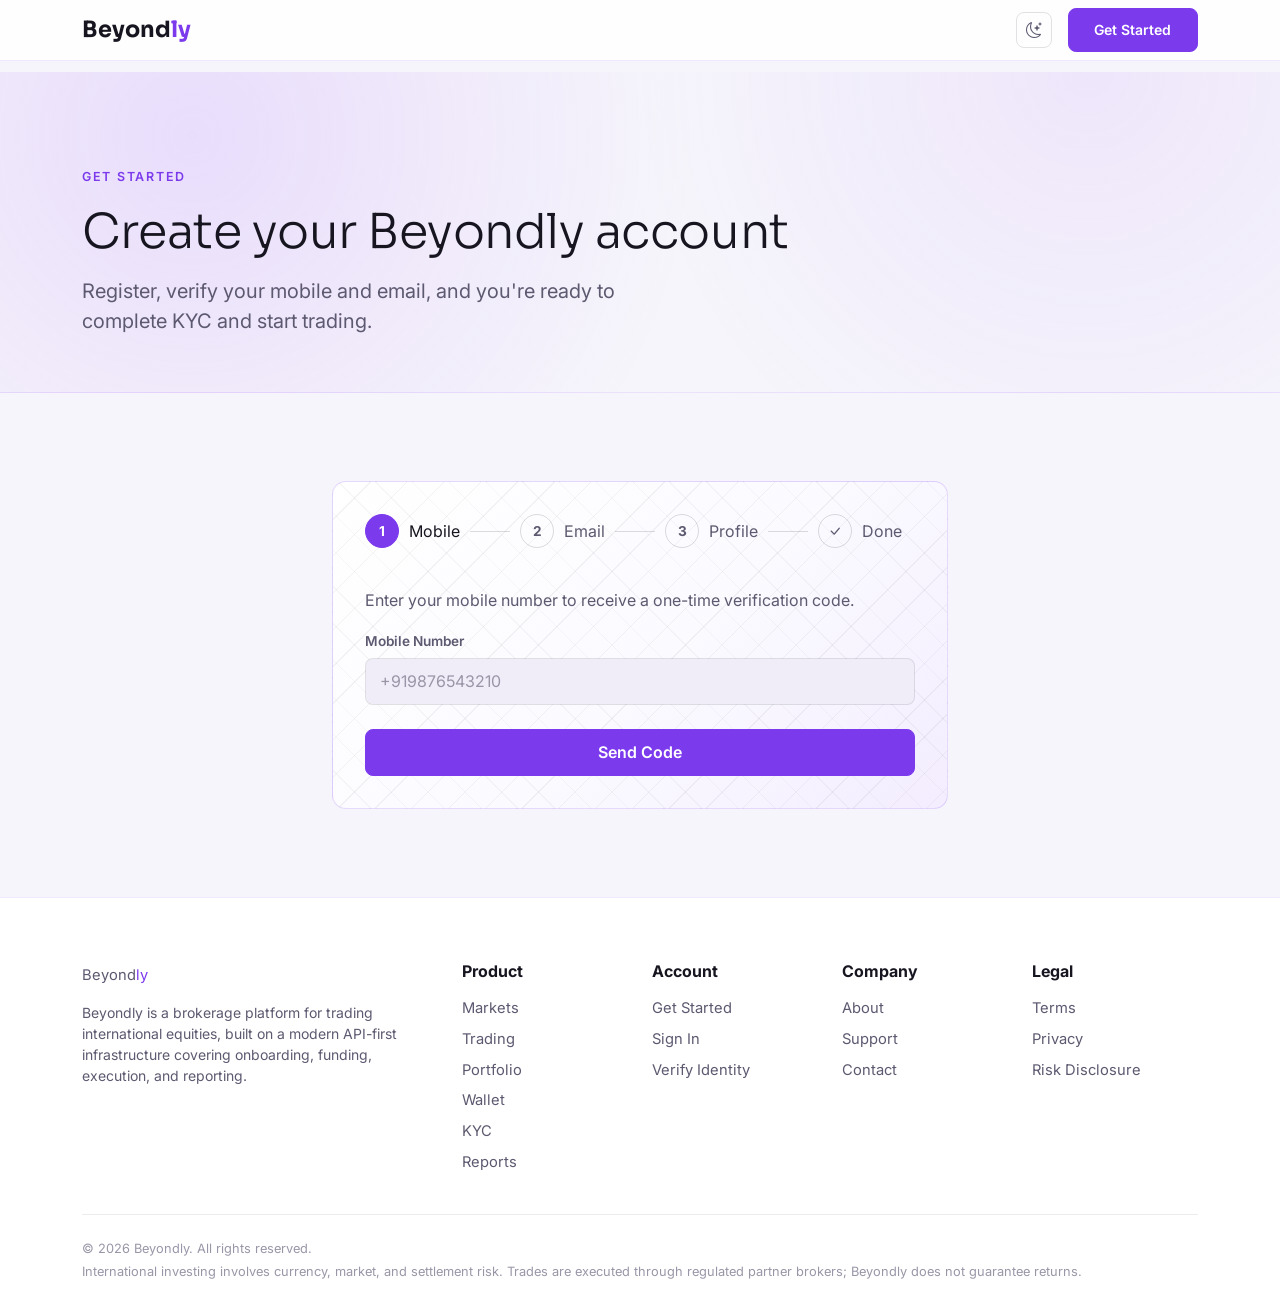
==== website/get-started.html @ d9067629 "added website changes" ====
<!DOCTYPE html>
<html lang="en">
<head>
  <meta charset="UTF-8" />
  <meta name="viewport" content="width=device-width, initial-scale=1.0" />
  <title>Get Started | Beyondly</title>
  <link rel="preconnect" href="https://fonts.googleapis.com" />
  <link href="https://fonts.googleapis.com/css2?family=Inter:wght@400;500;600&family=Sora:wght@600;700&display=swap" rel="stylesheet" />
  <link href="https://cdn.jsdelivr.net/npm/bootstrap@5.3.3/dist/css/bootstrap.min.css" rel="stylesheet" />
  <link href="https://cdn.jsdelivr.net/npm/bootstrap-icons@1.11.3/font/bootstrap-icons.min.css" rel="stylesheet" />
  <link href="css/style.css" rel="stylesheet" />
  <script src="js/common/theme.js?v=20261111"></script>
</head>
<body>

  <!-- Navbar -->
  <nav class="navbar navbar-expand-lg navbar-dark fixed-top site-navbar">
    <div class="container">
      <a class="navbar-brand" href="index.html">Beyond<span>ly</span></a>
      <button class="navbar-toggler" type="button" data-bs-toggle="collapse" data-bs-target="#siteNav">
        <span class="navbar-toggler-icon"></span>
      </button>
      <div class="collapse navbar-collapse" id="siteNav">
        <div class="nav-search-slot d-none" id="navSearchItem">
          <form class="nav-search" id="navSearchForm" role="search">
            <i class="bi bi-search nav-search-icon" aria-hidden="true"></i>
            <input type="search" class="form-control nav-search-input" id="navSearchInput" placeholder="Search stocks &amp; ETFs" aria-label="Search stocks and ETFs" autocomplete="off" />
            <kbd class="nav-search-kbd d-none d-xl-inline" title="Press / to search">/</kbd>
          </form>
        </div>
        <ul class="navbar-nav ms-auto align-items-lg-center">
          <li class="nav-item"><a class="nav-link" href="index.html">Home</a></li>
          <li class="nav-item"><a class="nav-link" href="markets.html">Markets</a></li>
          <li class="nav-item"><a class="nav-link" href="trading.html">Trading</a></li>
          <li class="nav-item"><a class="nav-link" href="portfolio.html">Portfolio</a></li>
          <li class="nav-item"><a class="nav-link" href="wallet.html">Wallet</a></li>
          <li class="nav-item"><a class="nav-link" href="kyc.html">KYC</a></li>
          <li class="nav-item"><a class="nav-link" href="reports.html">Reports</a></li>
          <li class="nav-item ms-lg-2 mt-2 mt-lg-0">
            <button type="button" class="theme-toggle" data-theme-toggle aria-label="Switch theme"><i class="bi bi-sun"></i></button>
          </li>
          <li class="nav-item ms-lg-3 mt-2 mt-lg-0 d-flex align-items-center gap-3"><a class="btn btn-primary-custom btn-sm" href="get-started.html" id="navAuthButton">Get Started</a><a href="#" class="text-muted-custom small d-none" id="navSignOutLink">Sign Out</a></li>
        </ul>
      </div>
    </div>
  </nav>

  <!-- Hero -->
  <header class="hero hero-sm">
    <div class="container">
      <p class="eyebrow mb-3">Get Started</p>
      <h1 class="display-5 mb-3">Create your Beyondly account</h1>
      <p class="fs-5 text-muted-custom mb-0" style="max-width: 620px;">
        Register, verify your mobile and email, and you're ready to complete KYC and start trading.
      </p>
    </div>
  </header>

  <section class="section">
    <div class="container" style="max-width: 640px;">
      <div class="metal-card">
        <div class="stepper" id="signupStepper">
          <div class="stepper-step is-active" data-step="1">
            <div class="stepper-circle">1</div>
            <span class="d-none d-sm-inline">Mobile</span>
          </div>
          <div class="stepper-line"></div>
          <div class="stepper-step" data-step="2">
            <div class="stepper-circle">2</div>
            <span class="d-none d-sm-inline">Email</span>
          </div>
          <div class="stepper-line"></div>
          <div class="stepper-step" data-step="3">
            <div class="stepper-circle">3</div>
            <span class="d-none d-sm-inline">Profile</span>
          </div>
          <div class="stepper-line"></div>
          <div class="stepper-step" data-step="4">
            <div class="stepper-circle"><i class="bi bi-check-lg"></i></div>
            <span class="d-none d-sm-inline">Done</span>
          </div>
        </div>

        <div class="alert alert-danger d-none" id="signupErrorAlert" role="alert"></div>

        <!-- Step 1a: Enter mobile number -->
        <div id="phoneEntryPanel">
          <p class="text-muted-custom mb-3">Enter your mobile number to receive a one-time verification code.</p>
          <div class="mb-3">
            <label class="form-label-custom" for="signupPhone">Mobile Number</label>
            <input type="tel" id="signupPhone" class="form-control form-control-custom" placeholder="+919876543210" />
            <div class="field-error" id="signupPhoneError">Enter a valid Indian mobile number, e.g. +919876543210.</div>
          </div>
          <button type="button" class="btn btn-primary-custom w-100 mt-2" id="sendPhoneOtpBtn">Send Code</button>
        </div>

        <!-- Step 1b: Verify mobile OTP -->
        <div id="phoneOtpPanel" class="d-none">
          <p class="text-muted-custom mb-3">Enter the code sent to <span id="maskedPhoneDisplay" class="text-white fw-semibold"></span></p>
          <div class="mb-3">
            <input type="text" id="phoneOtpInput" maxlength="8" class="form-control form-control-custom" placeholder="Enter code" />
            <div class="field-error" id="phoneOtpError">Enter the code you received.</div>
          </div>
          <button type="button" class="btn btn-primary-custom w-100 mb-2" id="verifyPhoneOtpBtn">Verify Mobile</button>
          <button type="button" class="btn btn-outline-custom w-100" id="resendPhoneOtpBtn">Resend Code</button>
        </div>

        <!-- Step 2a: Enter email -->
        <div id="emailEntryPanel" class="d-none">
          <p class="text-muted-custom mb-3">Your mobile is verified. Now add your email address.</p>
          <div class="mb-3">
            <label class="form-label-custom" for="signupEmail">Email</label>
            <input type="email" id="signupEmail" class="form-control form-control-custom" placeholder="jane@example.com" />
            <div class="field-error" id="signupEmailError">Enter a valid email address.</div>
          </div>
          <button type="button" class="btn btn-primary-custom w-100 mt-2" id="sendEmailOtpBtn">Send Code</button>
        </div>

        <!-- Step 2b: Verify email OTP -->
        <div id="emailOtpPanel" class="d-none">
          <p class="text-muted-custom mb-3">Enter the code sent to <span id="maskedEmailDisplay" class="text-white fw-semibold"></span></p>
          <div class="mb-3">
            <input type="text" id="emailOtpInput" maxlength="8" class="form-control form-control-custom" placeholder="Enter code" />
            <div class="field-error" id="emailOtpError">Enter the code you received.</div>
          </div>
          <button type="button" class="btn btn-primary-custom w-100 mb-2" id="verifyEmailOtpBtn">Verify Email</button>
          <button type="button" class="btn btn-outline-custom w-100" id="resendEmailOtpBtn">Resend Code</button>
        </div>

        <!-- Step 3: Profile + broker registration -->
        <div id="profilePanel" class="d-none">
          <p class="text-muted-custom mb-3">Your email is verified. Add your PAN to finish registration.</p>
          <form id="profileForm" novalidate>
            <div class="mb-3">
              <label class="form-label-custom" for="profilePan">PAN Number</label>
              <input type="text" id="profilePan" maxlength="10" class="form-control form-control-custom" placeholder="ABCDE1234F" />
              <div class="field-error" id="profilePanError">Enter a valid PAN, e.g. ABCDE1234F.</div>
              <p class="text-muted-custom small mt-1 mb-0">We verify this against your legal name before your account is created.</p>
            </div>
            <button type="submit" class="btn btn-primary-custom w-100 mt-2">Create Account</button>
          </form>
        </div>

        <!-- Step 4: Done -->
        <div id="signupDonePanel" class="d-none text-center py-3">
          <i class="bi bi-check-circle text-primary-custom" style="font-size: 2.2rem;"></i>
          <h5 class="text-white mt-3 mb-2">Your account is ready</h5>
          <p class="text-muted-custom mb-4">Next, complete KYC verification so you can fund your account and start trading.</p>
          <a href="kyc.html" class="btn btn-primary-custom w-100">Continue to KYC Verification</a>
        </div>

        <!-- Shown if OTP verification returns a PIN token (returning, KYC-verified user) -->
        <div id="pinNotSupportedPanel" class="d-none text-center py-3">
          <i class="bi bi-shield-lock text-primary-custom" style="font-size: 2.2rem;"></i>
          <h5 class="text-white mt-3 mb-2">Welcome back</h5>
          <p class="text-muted-custom mb-0">This account already has a PIN set up. PIN sign-in isn't available on this site yet.</p>
        </div>
      </div>
    </div>
  </section>

  <!-- Footer -->
  <footer class="site-footer">
    <div class="container">
      <div class="row gy-4">
        <div class="col-lg-4">
          <a class="navbar-brand d-inline-block mb-3" href="index.html">Beyond<span class="text-primary-custom">ly</span></a>
          <p class="text-muted-custom small mb-0">Beyondly is a brokerage platform for trading international equities, built on a modern API-first infrastructure covering onboarding, funding, execution, and reporting.</p>
        </div>
        <div class="col-6 col-lg-2">
          <h6>Product</h6>
          <a href="markets.html">Markets</a>
          <a href="trading.html">Trading</a>
          <a href="portfolio.html">Portfolio</a>
          <a href="wallet.html">Wallet</a>
          <a href="kyc.html">KYC</a>
          <a href="reports.html">Reports</a>
        </div>
        <div class="col-6 col-lg-2">
          <h6>Account</h6>
          <a href="get-started.html">Get Started</a>
          <a href="get-started.html">Sign In</a>
          <a href="kyc.html">Verify Identity</a>
        </div>
        <div class="col-6 col-lg-2">
          <h6>Company</h6>
          <a href="#">About</a>
          <a href="#">Support</a>
          <a href="#">Contact</a>
        </div>
        <div class="col-6 col-lg-2">
          <h6>Legal</h6>
          <a href="#">Terms</a>
          <a href="#">Privacy</a>
          <a href="#">Risk Disclosure</a>
        </div>
      </div>
      <div class="footer-disclaimer">
        <p class="mb-1">&copy; 2026 Beyondly. All rights reserved.</p>
        <p class="mb-0">International investing involves currency, market, and settlement risk. Trades are executed through regulated partner brokers; Beyondly does not guarantee returns.</p>
      </div>
    </div>
  </footer>

  <script src="https://code.jquery.com/jquery-3.7.1.min.js"></script>
  <script src="https://cdn.jsdelivr.net/npm/bootstrap@5.3.3/dist/js/bootstrap.bundle.min.js"></script>
  <script src="js/common/api-client.js"></script>
  <script src="js/common/auth-guard.js"></script>
  <script src="js/common/symbol-autocomplete.js"></script>
  <script src="js/common/navbar.js"></script>
  <script src="js/pages/get-started.js"></script>
</body>
</html>
---- website/css/style.css ----
/* ==========================================================================
   Beyondly - Design tokens
   ========================================================================== */
:root {
  --color-primary: #a663ff;
  --color-primary-dim: #7a3fd1;
  --color-bg: #000000;
  --color-surface: #0a0a0a;
  --color-surface-alt: #111114;
  --color-border: rgba(166, 99, 255, 0.25);
  --color-border-strong: rgba(166, 99, 255, 0.6);
  --color-text: #ffffff;
  --color-text-muted: #a6a6b0;
  --color-buy: #2fd47a;
  --color-sell: #ff5c72;
  --font-display: "Sora", "Segoe UI", sans-serif;
  --font-body: "Inter", "Segoe UI", sans-serif;
  --color-primary-hover: #b985ff;
  --color-link-hover: #c290ff;
  --color-placeholder: #6b6b76;
  --color-warning-text: #e9e3d6;
  --ink-rgb: 255, 255, 255;
  --navbar-bg: rgba(0, 0, 0, 0.85);
  --shadow-strong: rgba(0, 0, 0, 0.6);
  --chart-grid: rgba(255, 255, 255, 0.06);
  --chart-gold: #f5b942;
  --card-gradient: linear-gradient(135deg, #161616 0%, #070707 55%, #150c22 100%);
  --panel-gradient: linear-gradient(135deg, #121214 0%, #0a0a0a 60%, #120b1c 100%);
  --skeleton-gradient: linear-gradient(90deg, #121214 25%, #1b1b20 50%, #121214 75%);
  --bank-card-gradient: linear-gradient(135deg, #1b1b20 0%, #101013 55%, #22222a 100%);
  --strip-gradient: linear-gradient(135deg, #16101f 0%, #0b0b0d 100%);
  --color-pending: #ffc107;
  color-scheme: dark;
}

/* ==========================================================================
   Base
   ========================================================================== */
body {
  background-color: var(--color-bg);
  color: var(--color-text);
  font-family: var(--font-body);
  padding-top: 72px;
}

h1, h2, h3, h4, h5, .display-heading {
  font-family: var(--font-display);
  font-weight: 700;
  letter-spacing: -0.01em;
}

a {
  color: var(--color-primary);
  text-decoration: none;
}

a:hover {
  color: var(--color-link-hover);
}

.text-muted-custom {
  color: var(--color-text-muted) !important;
}

.text-primary-custom {
  color: var(--color-primary) !important;
}

.section {
  padding: 88px 0;
}

.section-tight {
  padding: 56px 0;
}

.section-alt {
  background-color: var(--color-surface);
}

.eyebrow {
  color: var(--color-primary);
  text-transform: uppercase;
  letter-spacing: 0.14em;
  font-size: 0.78rem;
  font-weight: 600;
}

/* ==========================================================================
   Buttons
   ========================================================================== */
.btn-primary-custom {
  background-color: var(--color-primary);
  border-color: var(--color-primary);
  color: #ffffff;
  font-weight: 600;
  padding: 0.65rem 1.6rem;
  border-radius: 8px;
  transition: background-color 0.2s ease, box-shadow 0.2s ease;
}

.btn-primary-custom:hover {
  background-color: var(--color-primary-hover);
  border-color: var(--color-primary-hover);
  color: #ffffff;
  box-shadow: 0 8px 24px rgba(166, 99, 255, 0.35);
}

.btn-outline-custom {
  background-color: transparent;
  border: 1px solid var(--color-border-strong);
  color: var(--color-text);
  font-weight: 600;
  padding: 0.65rem 1.6rem;
  border-radius: 8px;
  transition: border-color 0.2s ease, background-color 0.2s ease;
}

.btn-outline-custom:hover {
  border-color: var(--color-primary);
  background-color: rgba(166, 99, 255, 0.08);
  color: var(--color-text);
}

/* ==========================================================================
   Navbar
   ========================================================================== */
.site-navbar {
  background-color: var(--navbar-bg);
  backdrop-filter: blur(10px);
  border-bottom: 1px solid rgba(166, 99, 255, 0.15);
  transition: box-shadow 0.2s ease, border-color 0.2s ease;
}

.site-navbar.is-scrolled {
  border-color: rgba(166, 99, 255, 0.35);
  box-shadow: 0 8px 24px rgba(0, 0, 0, 0.5);
}

.site-navbar .navbar-brand {
  font-family: var(--font-display);
  font-weight: 700;
  font-size: 1.4rem;
  color: var(--color-text);
}

.site-navbar .navbar-brand span {
  color: var(--color-primary);
}

.site-navbar .nav-link {
  color: var(--color-text-muted);
  font-weight: 500;
  padding: 0.5rem 0.9rem !important;
}

.site-navbar .nav-link:hover,
.site-navbar .nav-link.active {
  color: var(--color-text);
}

/* ==========================================================================
   Metallic diagonal grid card
   ========================================================================== */
.metal-card {
  position: relative;
  border-radius: 14px;
  padding: 32px;
  height: 100%;
  background-color: var(--color-surface);
  background-image:
    repeating-linear-gradient(135deg, rgba(var(--ink-rgb), 0.05) 0px, rgba(var(--ink-rgb), 0.05) 1px, transparent 1px, transparent 26px),
    repeating-linear-gradient(45deg, rgba(var(--ink-rgb), 0.035) 0px, rgba(var(--ink-rgb), 0.035) 1px, transparent 1px, transparent 26px),
    var(--card-gradient);
  border: 1px solid var(--color-border);
  overflow: hidden;
  transition: transform 0.25s ease, border-color 0.25s ease, box-shadow 0.25s ease;
}

.metal-card::after {
  content: "";
  position: absolute;
  top: -60%;
  left: -60%;
  width: 40%;
  height: 220%;
  background: linear-gradient(135deg, transparent, rgba(166, 99, 255, 0.2), transparent);
  transform: rotate(20deg);
  transition: left 0.65s ease;
  pointer-events: none;
}

.metal-card:hover {
  transform: translateY(-4px);
  border-color: var(--color-border-strong);
  box-shadow: 0 16px 34px rgba(166, 99, 255, 0.16);
}

.metal-card:hover::after {
  left: 120%;
}

.metal-card--flat {
  padding: 24px;
}

.metal-icon {
  width: 52px;
  height: 52px;
  border-radius: 12px;
  display: flex;
  align-items: center;
  justify-content: center;
  background: rgba(166, 99, 255, 0.12);
  border: 1px solid var(--color-border);
  color: var(--color-primary);
  font-size: 1.4rem;
  margin-bottom: 18px;
}

/* ==========================================================================
   Hero
   ========================================================================== */
.hero {
  padding: 120px 0 80px;
  background:
    radial-gradient(circle at 15% 20%, rgba(166, 99, 255, 0.16), transparent 45%),
    radial-gradient(circle at 85% 0%, rgba(166, 99, 255, 0.1), transparent 40%),
    var(--color-bg);
  border-bottom: 1px solid rgba(166, 99, 255, 0.12);
}

.hero-sm {
  padding: 96px 0 56px;
}

/* ==========================================================================
   Stat counters
   ========================================================================== */
.stat-value {
  font-family: var(--font-display);
  font-size: 2.4rem;
  font-weight: 700;
  color: var(--color-primary);
}

.stat-label {
  color: var(--color-text-muted);
  font-size: 0.9rem;
}

/* ==========================================================================
   Forms
   ========================================================================== */
.form-control-custom,
.form-select-custom {
  background-color: var(--color-surface-alt);
  border: 1px solid rgba(var(--ink-rgb), 0.12);
  color: var(--color-text);
  border-radius: 8px;
  padding: 0.65rem 0.9rem;
}

.form-select-custom {
  padding-right: 2.25rem;
}

.form-control-custom:focus,
.form-select-custom:focus {
  background-color: var(--color-surface-alt);
  color: var(--color-text);
  border-color: var(--color-primary);
  box-shadow: 0 0 0 0.2rem rgba(166, 99, 255, 0.2);
}

.form-control-custom::placeholder {
  color: var(--color-placeholder);
}

.form-label-custom {
  color: var(--color-text-muted);
  font-size: 0.85rem;
  font-weight: 600;
  margin-bottom: 0.4rem;
}

.field-error {
  color: var(--color-sell);
  font-size: 0.8rem;
  margin-top: 0.3rem;
  display: none;
}

.form-check-input {
  background-color: var(--color-surface-alt);
  border-color: rgba(var(--ink-rgb), 0.35);
}

.form-check-input:checked {
  background-color: var(--color-primary);
  border-color: var(--color-primary);
}

.form-check-input:focus {
  border-color: var(--color-primary);
  box-shadow: 0 0 0 0.2rem rgba(166, 99, 255, 0.2);
}

.form-check-label {
  color: var(--color-text);
}

/* ==========================================================================
   Pills / badges
   ========================================================================== */
.pill {
  display: inline-flex;
  align-items: center;
  gap: 6px;
  padding: 4px 12px;
  border-radius: 999px;
  font-size: 0.78rem;
  font-weight: 600;
}

.pill-pending {
  background: rgba(255, 193, 7, 0.12);
  color: var(--color-pending);
}

.pill-approved {
  background: rgba(47, 212, 122, 0.12);
  color: var(--color-buy);
}

.pill-review {
  background: rgba(166, 99, 255, 0.15);
  color: var(--color-primary);
}

.pill-buy {
  background: rgba(47, 212, 122, 0.12);
  color: var(--color-buy);
}

.pill-sell {
  background: rgba(255, 92, 114, 0.12);
  color: var(--color-sell);
}

/* ==========================================================================
   Tables
   ========================================================================== */
.table-custom {
  --bs-table-bg: transparent;
  --bs-table-color: var(--color-text);
  background-color: transparent;
  color: var(--color-text);
  border-color: rgba(var(--ink-rgb), 0.08);
}

.table-custom thead th {
  color: var(--color-text-muted);
  font-size: 0.78rem;
  text-transform: uppercase;
  letter-spacing: 0.06em;
  border-bottom: 1px solid rgba(166, 99, 255, 0.25);
  font-weight: 600;
}

.table-custom td,
.table-custom th {
  border-color: rgba(var(--ink-rgb), 0.06);
  vertical-align: middle;
  padding: 0.9rem 0.75rem;
}

/* ==========================================================================
   Tabs (segmented control)
   ========================================================================== */
.segmented-tabs {
  display: inline-flex;
  background: var(--color-surface-alt);
  border: 1px solid rgba(var(--ink-rgb), 0.1);
  border-radius: 10px;
  padding: 4px;
}

.segmented-tabs .seg-btn {
  border: none;
  background: transparent;
  color: var(--color-text-muted);
  font-weight: 600;
  padding: 0.5rem 1.3rem;
  border-radius: 7px;
  transition: background-color 0.2s ease, color 0.2s ease;
}

.segmented-tabs .seg-btn.active {
  background: var(--color-primary);
  color: #ffffff;
}

/* ==========================================================================
   Stepper (KYC / Get Started)
   ========================================================================== */
.stepper {
  display: flex;
  align-items: center;
  gap: 10px;
  margin-bottom: 40px;
  flex-wrap: wrap;
}

.stepper-step {
  display: flex;
  align-items: center;
  gap: 10px;
  color: var(--color-text-muted);
}

.stepper-circle {
  width: 34px;
  height: 34px;
  border-radius: 50%;
  border: 1px solid rgba(var(--ink-rgb), 0.15);
  display: flex;
  align-items: center;
  justify-content: center;
  font-weight: 700;
  font-size: 0.85rem;
  flex-shrink: 0;
}

.stepper-step.is-active .stepper-circle {
  border-color: var(--color-primary);
  background: var(--color-primary);
  color: #fff;
}

.stepper-step.is-done .stepper-circle {
  border-color: var(--color-buy);
  background: rgba(47, 212, 122, 0.15);
  color: var(--color-buy);
}

.stepper-step.is-active,
.stepper-step.is-done {
  color: var(--color-text);
}

.stepper-line {
  width: 40px;
  height: 1px;
  background: rgba(var(--ink-rgb), 0.15);
}

/* ==========================================================================
   KYC progress bar + collapsible sections (kyc-form-1)
   ========================================================================== */
.kyc-progress {
  display: flex;
  gap: 6px;
  margin-bottom: 32px;
}

.kyc-progress-step {
  flex: 1;
  text-align: center;
  font-size: 0.75rem;
  font-weight: 600;
  color: var(--color-text-muted);
}

.kyc-progress-bar {
  height: 8px;
  border-radius: 4px;
  background: rgba(var(--ink-rgb), 0.12);
  margin-bottom: 8px;
}

.kyc-progress-step.is-active,
.kyc-progress-step.is-done {
  color: var(--color-text);
}

.kyc-progress-step.is-active .kyc-progress-bar {
  background: var(--color-primary);
}

.kyc-progress-step.is-done .kyc-progress-bar {
  background: var(--color-buy);
}

.kyc-section {
  border: 1px solid rgba(var(--ink-rgb), 0.12);
  border-radius: 10px;
  margin-bottom: 16px;
  background: rgba(var(--ink-rgb), 0.02);
}

.kyc-section-toggle {
  width: 100%;
  display: flex;
  justify-content: space-between;
  align-items: center;
  gap: 12px;
  padding: 16px 20px;
  background: none;
  border: 0;
  color: var(--color-text);
  font-weight: 600;
  text-align: left;
}

.kyc-section-toggle .bi {
  font-size: 1.2rem;
  flex-shrink: 0;
}

.kyc-section-toggle .bi-plus-square,
.kyc-section-toggle.collapsed .bi-dash-square {
  display: none;
}

.kyc-section-toggle.collapsed .bi-plus-square {
  display: inline;
}

.kyc-section-body {
  padding: 0 20px 8px;
}

/* Yes/No style radio groups render as pill buttons */
.kyc-section-body .form-check:has(> input[type="radio"]) {
  position: relative;
  display: inline-block;
  padding-left: 0;
  margin: 0 8px 8px 0;
}

.kyc-section-body .form-check > input[type="radio"] {
  position: absolute;
  opacity: 0;
  pointer-events: none;
}

.kyc-section-body .form-check > input[type="radio"] + .form-check-label {
  display: inline-block;
  min-width: 64px;
  padding: 6px 18px;
  text-align: center;
  border: 1px solid var(--color-border-strong);
  border-radius: 999px;
  cursor: pointer;
}

.kyc-section-body .form-check > input[type="radio"]:checked + .form-check-label {
  background: var(--color-primary);
  border-color: var(--color-primary);
}

.kyc-section-body .form-check > input[type="radio"]:focus-visible + .form-check-label {
  box-shadow: 0 0 0 0.2rem rgba(166, 99, 255, 0.35);
}

.kyc-section-body .form-label-custom {
  display: block;
  color: var(--color-text);
}

.kyc-signature {
  position: relative;
  border: 1px solid var(--color-border-strong);
  border-radius: 10px;
  background: rgba(166, 99, 255, 0.06);
  padding: 22px 16px 16px;
  margin-top: 12px;
}

.kyc-signature-legend {
  position: absolute;
  top: -10px;
  left: 14px;
  padding: 0 6px;
  font-size: 0.8rem;
  font-weight: 600;
  background: var(--color-surface);
  color: var(--color-text-muted);
}

.kyc-signature-preview {
  display: flex;
  align-items: center;
  justify-content: center;
  height: 100%;
  min-height: 46px;
  border-radius: 8px;
  background: var(--color-surface-alt);
  font-family: "Dancing Script", cursive;
  font-size: 1.5rem;
  overflow: hidden;
  white-space: nowrap;
}

.kyc-nomination-statement {
  color: var(--color-text);
  margin-bottom: 12px;
}

.kyc-nominee-saved {
  display: flex;
  align-items: center;
  gap: 12px;
  margin-top: 10px;
  padding: 10px 14px;
  border: 1px solid rgba(var(--ink-rgb), 0.12);
  border-radius: 8px;
  background: var(--color-surface-alt);
}

.kyc-nominee-saved span {
  flex: 1;
  min-width: 0;
  overflow-wrap: anywhere;
}

.kyc-nominee-remove {
  background: none;
  border: 0;
  padding: 4px;
  color: var(--color-text-muted);
}

.kyc-nominee-remove:hover {
  color: var(--color-sell);
}

.kyc-nominee-save {
  background: rgba(166, 99, 255, 0.12);
  border: 1px solid var(--color-border);
  border-radius: 999px;
  color: var(--color-text);
  font-weight: 600;
  padding: 8px;
}

.kyc-nominee-save:hover {
  background: rgba(166, 99, 255, 0.22);
  color: var(--color-text);
}

.kyc-nominee-total {
  margin: 10px 0 0;
  font-size: 0.85rem;
  color: var(--color-text-muted);
}

.kyc-agreement-box {
  margin-bottom: 12px;
  padding: 12px 14px 12px 2.4rem;
  border: 1px solid var(--color-border-strong);
  border-radius: 10px;
}

.kyc-agreement-box a,
.kyc-agreement-affirmation a {
  color: var(--color-primary);
}

.kyc-agreement-affirmation {
  color: var(--color-text-muted);
  font-size: 0.9rem;
}

/* ==========================================================================
   Footer
   ========================================================================== */
.site-footer {
  background-color: var(--color-surface);
  border-top: 1px solid rgba(166, 99, 255, 0.15);
  padding: 64px 0 28px;
}

.site-footer h6 {
  color: var(--color-text);
  font-weight: 700;
  margin-bottom: 1rem;
}

.site-footer a {
  color: var(--color-text-muted);
  display: block;
  margin-bottom: 0.55rem;
  font-size: 0.92rem;
}

.site-footer a:hover {
  color: var(--color-primary);
}

.footer-disclaimer {
  color: var(--color-placeholder);
  font-size: 0.8rem;
  border-top: 1px solid rgba(var(--ink-rgb), 0.08);
  padding-top: 24px;
  margin-top: 32px;
}

/* ==========================================================================
   Misc utilities
   ========================================================================== */
.divider-line {
  height: 1px;
  background: rgba(var(--ink-rgb), 0.08);
}

.symbol-row {
  cursor: pointer;
  border: 1px solid transparent;
}

.symbol-row.is-selected {
  border-color: var(--color-border-strong);
  background: rgba(166, 99, 255, 0.06);
}

.change-up {
  color: var(--color-buy);
}

.change-down {
  color: var(--color-sell);
}

/* ==========================================================================
   Markets page
   ========================================================================== */
.mkt-ticker {
  display: flex;
  align-items: stretch;
  background: var(--color-surface-alt);
  border-bottom: 1px solid var(--color-border);
  font-size: 0.85rem;
  overflow: hidden;
}

.mkt-ticker-label {
  flex-shrink: 0;
  padding: 10px 16px;
  max-width: 40%;
  background: var(--color-primary-dim);
  font-weight: 600;
  white-space: nowrap;
}

.mkt-ticker-viewport {
  flex: 1;
  min-width: 0;
  overflow: hidden;
  mask-image: linear-gradient(90deg, transparent, #000 4%, #000 96%, transparent);
}

.mkt-ticker-track {
  display: inline-flex;
  gap: 32px;
  padding: 10px 16px;
  white-space: nowrap;
  animation: mkt-ticker-scroll 40s linear infinite;
}

.mkt-ticker-track:hover {
  animation-play-state: paused;
}

.mkt-ticker-item {
  cursor: pointer;
}

@keyframes mkt-ticker-scroll {
  from { transform: translateX(0); }
  to { transform: translateX(-50%); }
}

@media (prefers-reduced-motion: reduce) {
  .mkt-ticker-track { animation: none; }
}

.mkt-page {
  padding: 32px 0 72px;
}

.mkt-search {
  position: relative;
}

.mkt-search-icon {
  position: absolute;
  left: 18px;
  top: 50%;
  transform: translateY(-50%);
  color: var(--color-text-muted);
  z-index: 2;
}

.mkt-search .form-control {
  padding-left: 48px;
}

.mkt-search-results {
  position: absolute;
  top: calc(100% + 6px);
  left: 0;
  right: 0;
  max-height: 360px;
  overflow-y: auto;
  background: var(--color-surface-alt);
  border: 1px solid var(--color-border-strong);
  border-radius: 12px;
  z-index: 20;
  box-shadow: 0 18px 40px var(--shadow-strong);
}

.mkt-panel {
  background: var(--panel-gradient);
  border: 1px solid var(--color-border);
  border-radius: 14px;
  padding: 22px;
}

.mkt-panel-head {
  display: flex;
  align-items: center;
  justify-content: space-between;
  gap: 12px;
  margin-bottom: 18px;
}

.mkt-panel-title {
  margin: 0;
  font-size: 1.15rem;
  display: flex;
  align-items: center;
  gap: 10px;
}

.mkt-panel-title .bi {
  color: var(--color-primary);
}

.mkt-link-btn {
  border: none;
  background: none;
  color: var(--color-primary);
  font-size: 0.85rem;
  font-weight: 600;
}

.mkt-chip-group {
  display: flex;
  gap: 6px;
}

.mkt-chip {
  border: 1px solid rgba(var(--ink-rgb), 0.15);
  background: transparent;
  color: var(--color-text-muted);
  border-radius: 999px;
  padding: 4px 14px;
  font-size: 0.78rem;
  font-weight: 600;
}

.mkt-chip.active {
  background: var(--color-primary);
  border-color: var(--color-primary);
  color: #ffffff;
}

.mkt-avatar {
  width: 40px;
  height: 40px;
  border-radius: 10px;
  display: inline-flex;
  align-items: center;
  justify-content: center;
  flex-shrink: 0;
  font-size: 0.72rem;
  font-weight: 700;
  color: #ffffff;
}

.mkt-avatar-lg {
  width: 52px;
  height: 52px;
  font-size: 0.9rem;
}

.mkt-scroll-row {
  display: flex;
  gap: 14px;
  overflow-x: auto;
  padding-bottom: 6px;
  scroll-snap-type: x mandatory;
}

.mkt-stock-card {
  flex: 0 0 270px;
  display: flex;
  align-items: center;
  gap: 12px;
  padding: 16px;
  border-radius: 12px;
  background: var(--color-surface-alt);
  border: 1px solid rgba(var(--ink-rgb), 0.06);
  cursor: pointer;
  scroll-snap-align: start;
  transition: border-color 0.2s ease;
}

.mkt-stock-card:hover,
.mkt-row:hover,
.mkt-tile:hover {
  border-color: var(--color-border-strong);
}

.mkt-name {
  font-weight: 600;
  white-space: nowrap;
  overflow: hidden;
  text-overflow: ellipsis;
}

.mkt-symbol {
  color: var(--color-text-muted);
  font-size: 0.82rem;
}

.mkt-price {
  font-weight: 600;
  font-variant-numeric: tabular-nums;
}

.mkt-change {
  font-size: 0.82rem;
  font-variant-numeric: tabular-nums;
  white-space: nowrap;
}

.mkt-row {
  display: flex;
  align-items: center;
  gap: 12px;
  padding: 12px 8px;
  border: 1px solid transparent;
  border-bottom-color: rgba(var(--ink-rgb), 0.06);
  border-radius: 8px;
  cursor: pointer;
}

.mkt-row:last-child {
  border-bottom-color: transparent;
}

.mkt-row-main {
  flex: 1;
  min-width: 0;
}

.mkt-recent {
  width: 76px;
  text-align: center;
  cursor: pointer;
}

.mkt-recent .mkt-avatar {
  width: 48px;
  height: 48px;
  margin-bottom: 8px;
}

.mkt-underline-tabs {
  display: flex;
  gap: 24px;
  overflow-x: auto;
  border-bottom: 1px solid rgba(var(--ink-rgb), 0.08);
}

.mkt-underline-tabs button {
  border: none;
  background: none;
  color: var(--color-text-muted);
  font-weight: 500;
  padding: 0 0 10px;
  border-bottom: 2px solid transparent;
  white-space: nowrap;
}

.mkt-underline-tabs button.active {
  color: var(--color-text);
  border-bottom-color: var(--color-primary);
}

.mkt-tile-grid {
  display: grid;
  grid-template-columns: repeat(auto-fill, minmax(150px, 1fr));
  gap: 14px;
}

.mkt-tile {
  padding: 16px;
  border-radius: 12px;
  background: var(--color-surface-alt);
  border: 1px solid rgba(var(--ink-rgb), 0.06);
  cursor: pointer;
  min-width: 0;
}

.mkt-session-status {
  font-weight: 600;
  display: flex;
  align-items: center;
  gap: 8px;
}

.mkt-session-dot {
  width: 8px;
  height: 8px;
  border-radius: 50%;
  background: var(--color-text-muted);
}

.mkt-session-dot.is-open {
  background: var(--color-buy);
  box-shadow: 0 0 8px var(--color-buy);
}

.mkt-session-bar {
  position: relative;
  display: flex;
  gap: 3px;
  margin-top: 14px;
}

.mkt-session-seg {
  height: 4px;
  border-radius: 2px;
  background: rgba(var(--ink-rgb), 0.15);
}

.mkt-session-seg.is-regular {
  background: var(--color-buy);
}

.mkt-session-marker {
  position: absolute;
  top: -18px;
  transform: translateX(-50%);
  color: var(--color-primary);
}

.mkt-session-ticks {
  font-size: 0.68rem;
  color: var(--color-text-muted);
  margin-top: 8px;
}

.mkt-watchlist .mkt-row {
  padding: 10px 4px;
}

.mkt-remove-btn {
  border: none;
  background: none;
  color: var(--color-text-muted);
}

.mkt-remove-btn:hover {
  color: var(--color-sell);
}

.mkt-empty-icon {
  font-size: 3rem;
  color: var(--color-primary);
}

.mkt-skeleton {
  height: 64px;
  border-radius: 10px;
  background: var(--skeleton-gradient);
  background-size: 200% 100%;
  animation: mkt-shimmer 1.4s infinite;
}

@keyframes mkt-shimmer {
  from { background-position: 200% 0; }
  to { background-position: -200% 0; }
}

.mkt-modal {
  background: var(--color-surface);
  border: 1px solid var(--color-border-strong);
  color: var(--color-text);
}

.mkt-detail-price {
  font-family: var(--font-display);
  font-size: 2rem;
  font-weight: 700;
}

.mkt-detail-stat {
  padding: 12px 14px;
  border-radius: 10px;
  background: var(--color-surface-alt);
  height: 100%;
}

.mkt-detail-raw {
  white-space: pre-wrap;
  word-break: break-word;
  max-height: 420px;
  overflow-y: auto;
}

/* ==========================================================================
   Stock detail page
   ========================================================================== */
.stk-back {
  display: inline-flex;
  align-items: center;
  gap: 8px;
  color: var(--color-text-muted);
  font-weight: 500;
}

.stk-summary {
  border: 1px solid var(--color-border);
  border-radius: 14px;
  overflow: hidden;
  background: var(--color-surface);
  display: flex;
  flex-direction: column;
}

.stk-summary-head {
  padding: 22px;
  background: linear-gradient(135deg, var(--color-primary-dim) 0%, #3b1d6e 100%);
}

.stk-company {
  font-size: 1.1rem;
  white-space: nowrap;
  overflow: hidden;
  text-overflow: ellipsis;
}

.stk-symbol-label {
  font-size: 0.82rem;
  color: rgba(255, 255, 255, 0.75); /* on purple header: stays white */
}

.stk-bookmark {
  width: 44px;
  height: 44px;
  flex-shrink: 0;
  border-radius: 50%;
  border: none;
  background: #ffffff;
  color: var(--color-primary-dim);
  font-size: 1.15rem;
}

.stk-price {
  font-family: var(--font-display);
  font-size: 2.2rem;
  font-weight: 700;
  line-height: 1.1;
}

.stk-summary-head .mkt-change {
  font-size: 0.9rem;
  background: rgba(0, 0, 0, 0.35);
  padding: 2px 8px;
  border-radius: 6px;
}

.stk-stat-grid {
  display: grid;
  grid-template-columns: minmax(0, 1fr) minmax(0, 1fr);
  align-content: start;
  padding: 6px 22px;
  flex: 1;
}

.stk-stat {
  display: flex;
  justify-content: space-between;
  gap: 8px;
  padding: 13px 0;
  border-bottom: 1px solid rgba(var(--ink-rgb), 0.06);
  font-size: 0.88rem;
}

.stk-stat:nth-child(odd) {
  padding-right: 14px;
}

.stk-stat:nth-child(even) {
  padding-left: 14px;
}

.stk-stat span:first-child {
  color: var(--color-text-muted);
  white-space: nowrap;
}

.stk-stat span:last-child {
  font-weight: 600;
  font-variant-numeric: tabular-nums;
}

.stk-period-returns {
  display: flex;
  gap: 24px;
  padding: 18px 22px;
}

.stk-period-return {
  display: flex;
  align-items: center;
  gap: 10px;
}

.stk-period-icon {
  width: 34px;
  height: 34px;
  border-radius: 8px;
  display: inline-flex;
  align-items: center;
  justify-content: center;
  color: #ffffff;
}

.stk-period-icon.is-up { background: var(--color-buy); }
.stk-period-icon.is-down { background: var(--color-sell); }

.stk-period-value {
  font-size: 1.15rem;
  font-weight: 700;
}

.stk-chart-wrap {
  position: relative;
  height: 400px;
}

@media (max-width: 575.98px) {
  .stk-chart-wrap {
    height: 280px;
  }
}

.stk-chart-wrap--short {
  height: 240px;
}

.stk-chart-message {
  position: absolute;
  inset: 0;
  display: flex;
  align-items: center;
  justify-content: center;
  color: var(--color-text-muted);
  margin: 0;
}

.stk-range-value {
  font-family: var(--font-display);
  font-size: 1.5rem;
  font-weight: 700;
}

.stk-range-bar {
  position: relative;
  height: 6px;
  border-radius: 3px;
  background: linear-gradient(90deg, var(--color-sell), #f5b942, var(--color-buy));
  margin-bottom: 18px;
}

.stk-range-marker {
  position: absolute;
  top: 6px;
  transform: translateX(-50%);
  color: var(--color-text);
}

.stk-description {
  line-height: 1.7;
  max-height: 260px;
  overflow-y: auto;
}

.stk-fact {
  display: flex;
  justify-content: space-between;
  gap: 16px;
  padding: 10px 0;
  border-bottom: 1px solid rgba(var(--ink-rgb), 0.06);
  font-size: 0.9rem;
}

.stk-fact span:first-child {
  color: var(--color-text-muted);
}

.stk-fact span:last-child {
  text-align: right;
  font-weight: 500;
}

.stk-indicator-row {
  display: flex;
  align-items: center;
  gap: 10px;
  padding: 11px 4px;
  border-bottom: 1px solid rgba(var(--ink-rgb), 0.06);
  font-size: 0.9rem;
}

.stk-indicator-row > span:first-child {
  flex: 1;
  color: var(--color-text-muted);
}

.stk-badge {
  font-size: 0.66rem;
  font-weight: 700;
  letter-spacing: 0.04em;
  padding: 2px 7px;
  border-radius: 4px;
  min-width: 64px;
  text-align: center;
}

.stk-badge.is-bullish { color: var(--color-buy); background: rgba(47, 212, 122, 0.12); }
.stk-badge.is-bearish { color: var(--color-sell); background: rgba(255, 92, 114, 0.12); }
.stk-badge.is-neutral { color: var(--color-text-muted); background: rgba(var(--ink-rgb), 0.06); }

/* Desktop: chart and tabs on the left, company summary then order ticket on the right.
   Phones: summary first, then the chart and tabs, then the order ticket. */
.stk-layout {
  display: grid;
  gap: 24px;
  grid-template-columns: minmax(0, 1fr);
  grid-template-areas: "summary" "main" "order";
}

.stk-layout-summary {
  grid-area: summary;
}

.stk-layout-main {
  grid-area: main;
  min-width: 0;
}

.stk-layout-order {
  grid-area: order;
}

@media (min-width: 992px) {
  .stk-layout {
    grid-template-columns: minmax(0, 2fr) minmax(0, 1fr);
    grid-template-rows: auto 1fr;
    grid-template-areas: "main summary" "main order";
  }
}

.stk-order {
  position: sticky;
  top: 90px;
}

.stk-side-tabs {
  display: flex;
  border-bottom: 1px solid rgba(var(--ink-rgb), 0.08);
}

.stk-side-label {
  flex: 1;
  text-align: center;
  color: var(--color-buy);
  font-weight: 600;
  padding: 0 0 12px;
  border-bottom: 2px solid var(--color-buy);
}

.stk-order-summary {
  display: flex;
  flex-direction: column;
  gap: 8px;
  padding-top: 14px;
  border-top: 1px solid rgba(var(--ink-rgb), 0.08);
  font-size: 0.9rem;
}

.stk-order-estimate {
  display: flex;
  justify-content: space-between;
}

.stk-buying-power {
  font-size: 0.82rem;
  color: var(--color-text-muted);
}

.stk-buying-power span {
  color: var(--color-text);
}

.stk-prefixed-input {
  position: relative;
}

.stk-input-prefix {
  display: none;
  position: absolute;
  left: 14px;
  top: 50%;
  transform: translateY(-50%);
  color: var(--color-text-muted);
}

.stk-prefixed-input.has-prefix .stk-input-prefix {
  display: block;
}

.stk-prefixed-input.has-prefix input {
  padding-left: 30px;
}

.stk-order .field-error:empty {
  display: none;
}

.stk-order .field-error:not(:empty) {
  display: block;
}

.min-w-0 {
  min-width: 0;
}

.stk-logo {
  object-fit: contain;
  background: #ffffff;
  padding: 6px;
}

.stk-fact a {
  word-break: break-all;
}

.stk-ownership-row {
  display: grid;
  grid-template-columns: 110px 1fr 64px;
  align-items: center;
  gap: 14px;
  padding: 10px 0;
  font-size: 0.9rem;
}

.stk-ownership-track {
  height: 8px;
  border-radius: 4px;
  background: rgba(var(--ink-rgb), 0.08);
  overflow: hidden;
}

.stk-ownership-fill {
  display: block;
  height: 100%;
  border-radius: 4px;
  background: var(--color-primary);
}

.stk-earnings-date {
  font-family: var(--font-display);
  font-size: 1.6rem;
  font-weight: 700;
}

/* ==========================================================================
   Wallet
   ========================================================================== */
.wlt-balance-strip {
  display: inline-flex;
  flex-wrap: wrap;
  gap: 18px 28px;
  padding: 18px 22px;
  border-radius: 14px;
  border: 1px solid var(--color-border);
  background: var(--strip-gradient);
  max-width: 100%;
}

.wlt-balance {
  display: flex;
  align-items: center;
  gap: 12px;
  min-width: 200px;
}

.wlt-balance + .wlt-balance {
  padding-left: 28px;
  border-left: 1px solid rgba(var(--ink-rgb), 0.1);
}

.wlt-balance-icon {
  width: 38px;
  height: 38px;
  border-radius: 50%;
  display: inline-flex;
  align-items: center;
  justify-content: center;
  background: rgba(166, 99, 255, 0.15);
  color: var(--color-primary);
}

.wlt-balance-label {
  font-size: 0.82rem;
  color: var(--color-text-muted);
}

.wlt-balance-value {
  font-family: var(--font-display);
  font-size: 1.3rem;
  font-weight: 700;
}

.wlt-balance-action {
  margin-left: auto;
  padding-left: 18px;
  border: none;
  background: none;
  color: var(--color-primary);
  cursor: pointer;
}

.wlt-nav {
  display: flex;
  flex-direction: column;
  gap: 6px;
}

.wlt-nav button {
  display: flex;
  align-items: center;
  justify-content: space-between;
  border: none;
  border-left: 3px solid transparent;
  border-radius: 8px;
  background: none;
  color: var(--color-text-muted);
  font-weight: 600;
  font-size: 0.92rem;
  padding: 11px 14px;
  text-align: left;
}

.wlt-nav button i {
  visibility: hidden;
  font-size: 0.8rem;
}

.wlt-nav button:hover {
  color: var(--color-text);
  background: rgba(var(--ink-rgb), 0.03);
}

.wlt-nav button.active {
  color: var(--color-text);
  background: rgba(166, 99, 255, 0.12);
  border-left-color: var(--color-primary);
}

.wlt-nav button.active i {
  visibility: visible;
}

.wlt-card {
  padding: 28px;
}

.wlt-title {
  color: var(--color-primary);
  font-size: 1.5rem;
  margin-bottom: 4px;
}

.wlt-notice {
  display: flex;
  align-items: flex-start;
  gap: 10px;
  padding: 13px 16px;
  margin-bottom: 22px;
  border-radius: 10px;
  border: 1px solid rgba(245, 166, 35, 0.3);
  background: rgba(245, 166, 35, 0.08);
  font-size: 0.88rem;
  color: var(--color-warning-text);
}

.wlt-notice i {
  color: #f5a623;
  font-size: 1.05rem;
}

.wlt-bank-grid {
  display: flex;
  flex-wrap: wrap;
  gap: 18px;
  margin-bottom: 26px;
}

.wlt-bank-card {
  width: 260px;
}

.wlt-bank-add {
  width: 190px;
}

.wlt-bank-card {
  display: flex;
  flex-direction: column;
  padding: 0;
  text-align: left;
  color: var(--color-text);
  border-radius: 12px;
  border: 1px solid rgba(var(--ink-rgb), 0.12);
  background: var(--bank-card-gradient);
  overflow: hidden;
  transition: border-color 0.2s ease, transform 0.2s ease;
}

button.wlt-bank-card:hover {
  border-color: var(--color-border-strong);
  transform: translateY(-2px);
}

.wlt-bank-card.is-selected {
  border-color: var(--color-buy);
}

.wlt-bank-card.is-inactive {
  opacity: 0.55;
}

.wlt-bank-card-body {
  padding: 18px 20px 16px;
}

.wlt-bank-card-head {
  display: flex;
  align-items: center;
  gap: 12px;
  margin-bottom: 16px;
}

.wlt-bank-logo {
  width: 34px;
  height: 34px;
  border-radius: 8px;
  display: inline-flex;
  align-items: center;
  justify-content: center;
  flex-shrink: 0;
  font-size: 0.72rem;
  font-weight: 700;
  color: #ffffff;
}

.wlt-bank-name {
  font-weight: 700;
  font-size: 0.88rem;
  text-transform: uppercase;
  overflow: hidden;
  text-overflow: ellipsis;
  white-space: nowrap;
}

.wlt-bank-card-head > :last-child {
  margin-left: auto;
}

.wlt-contactless {
  color: #f5a623;
  transform: rotate(90deg);
}

.wlt-bank-label {
  font-size: 0.82rem;
  color: var(--color-text-muted);
}

.wlt-bank-number {
  font-size: 1.15rem;
  letter-spacing: 0.08em;
}

.wlt-bank-number strong {
  font-size: 1.35rem;
}

.wlt-bank-selected {
  padding: 6px 14px;
  background: var(--color-buy);
  color: #04130a;
  font-size: 0.78rem;
  font-weight: 700;
}

.wlt-bank-add {
  display: flex;
  flex-direction: column;
  align-items: center;
  justify-content: center;
  gap: 10px;
  min-height: 150px;
  padding: 16px;
  border: 1px dashed rgba(var(--ink-rgb), 0.15);
  border-radius: 12px;
  background: none;
  color: var(--color-text-muted);
  font-size: 0.82rem;
}

.wlt-bank-add span {
  width: 30px;
  height: 30px;
  border-radius: 8px;
  display: inline-flex;
  align-items: center;
  justify-content: center;
  background: rgba(166, 99, 255, 0.15);
  color: var(--color-primary);
}

.wlt-bank-add:hover {
  border-color: var(--color-border-strong);
  color: var(--color-text);
}

.wlt-subhead {
  font-size: 1.05rem;
  padding-bottom: 12px;
  margin-bottom: 18px;
  border-bottom: 1px solid rgba(var(--ink-rgb), 0.1);
}

.wlt-note {
  font-size: 0.82rem;
  color: var(--color-text-muted);
  padding: 11px 14px;
  border-radius: 10px;
  background: rgba(var(--ink-rgb), 0.03);
  border: 1px solid rgba(var(--ink-rgb), 0.08);
  margin-bottom: 18px;
}

.wlt-field-row {
  display: grid;
  grid-template-columns: 180px minmax(0, 380px);
  align-items: start;
  gap: 8px 24px;
  margin-bottom: 20px;
}

.wlt-field-label {
  padding-top: 10px;
  font-weight: 600;
  font-size: 0.9rem;
}

.wlt-amount-input {
  position: relative;
}

.wlt-amount-input span {
  position: absolute;
  left: 14px;
  top: 50%;
  transform: translateY(-50%);
  color: var(--color-text-muted);
}

.wlt-amount-input input {
  padding-left: 32px;
}

.wlt-quick-amounts {
  display: flex;
  flex-wrap: wrap;
  gap: 8px;
  margin-top: 12px;
}

.wlt-quick-amounts .mkt-chip {
  border-radius: 8px;
  padding: 7px 14px;
  color: var(--color-text);
}

.wlt-quick-amounts .mkt-chip:hover {
  border-color: var(--color-primary);
}

.wlt-submit {
  min-width: 220px;
  padding: 11px 24px;
}

.wlt-submit:disabled {
  opacity: 0.45;
}

.wlt-available {
  font-family: var(--font-display);
  font-size: 1.5rem;
  font-weight: 700;
  color: var(--color-buy);
}

.wlt-empty {
  text-align: center;
  padding: 48px 0 32px;
}

.wlt-empty-art {
  position: relative;
  width: 150px;
  height: 170px;
  margin: 0 auto;
  border: 3px solid var(--color-primary-dim);
  border-radius: 16px;
}

.wlt-empty-art span {
  position: absolute;
  top: -3px;
  left: 50%;
  width: 80px;
  height: 22px;
  transform: translateX(-50%);
  border-radius: 0 0 8px 8px;
  background: var(--color-primary-dim);
}

.wlt-empty-art i {
  position: absolute;
  left: 22px;
  right: 22px;
  height: 26px;
  border-radius: 6px;
  background:
    linear-gradient(rgba(var(--ink-rgb), 0.12), rgba(var(--ink-rgb), 0.12)) left / 26px 26px no-repeat,
    linear-gradient(rgba(var(--ink-rgb), 0.08), rgba(var(--ink-rgb), 0.08)) right 4px / calc(100% - 38px) 4px no-repeat,
    linear-gradient(rgba(var(--ink-rgb), 0.08), rgba(var(--ink-rgb), 0.08)) right 18px / calc(100% - 38px) 4px no-repeat;
}

.wlt-empty-art i:nth-of-type(1) {
  top: 56px;
}

.wlt-empty-art i:nth-of-type(2) {
  top: 104px;
}

@media (max-width: 991.98px) {
  .wlt-nav {
    flex-direction: row;
    overflow-x: auto;
  }

  .wlt-nav button {
    flex-shrink: 0;
    border-left: none;
    border-bottom: 3px solid transparent;
  }

  .wlt-nav button.active {
    border-bottom-color: var(--color-primary);
  }

  .wlt-nav button i {
    display: none;
  }
}

@media (max-width: 575.98px) {
  .wlt-balance + .wlt-balance {
    padding-left: 0;
    border-left: none;
  }

  .wlt-card {
    padding: 20px;
  }

  .wlt-field-row {
    grid-template-columns: minmax(0, 1fr);
  }

  .wlt-field-label {
    padding-top: 0;
  }

  .wlt-bank-card,
  .wlt-bank-add {
    width: 100%;
  }

  .wlt-bank-add {
    min-height: 90px;
  }

  .wlt-submit {
    width: 100%;
  }
}

/* ==========================================================================
   Portfolio
   ========================================================================== */
.pf-title {
  font-size: 1.8rem;
}

.pf-count {
  display: inline-block;
  min-width: 22px;
  margin-left: 6px;
  padding: 1px 7px;
  border-radius: 999px;
  font-size: 0.75rem;
  background: rgba(166, 99, 255, 0.15);
  color: var(--color-primary);
}

.pf-stock {
  display: flex;
  align-items: center;
  gap: 12px;
  min-width: 180px;
}

.pf-sub {
  display: block;
  font-size: 0.78rem;
  color: var(--color-text-muted);
}

.pf-sub.change-up {
  color: var(--color-buy);
}

.pf-sub.change-down {
  color: var(--color-sell);
}

.pf-totals .pf-sub {
  display: inline;
  margin-left: 8px;
  font-family: var(--font-body);
  font-size: 0.85rem;
}

.pf-table tbody tr {
  cursor: pointer;
}

.pf-table tbody tr:hover td {
  background: rgba(166, 99, 255, 0.06);
}

.pf-table td {
  white-space: nowrap;
}

/* ==========================================================================
   Basket orders page
   ========================================================================== */
.basket-card,
.basket-card:hover {
  transform: none;
}

.basket-card {
  overflow: visible;
}

.basket-card::after {
  display: none;
}

.basket-country-input {
  width: 90px;
}

.basket-header,
.basket-leg {
  display: grid;
  grid-template-columns: 90px 1.4fr 1fr 1.1fr 1fr 1fr 1fr 40px;
  gap: 10px;
  align-items: start;
}

.basket-header {
  color: var(--color-text-muted);
  font-size: 0.75rem;
  font-weight: 600;
  text-transform: uppercase;
  letter-spacing: 0.06em;
  padding-bottom: 8px;
  margin-bottom: 10px;
  border-bottom: 1px solid var(--color-border);
}

.basket-leg {
  margin-bottom: 10px;
}

.basket-leg .form-control-custom:disabled {
  opacity: 0.35;
}

.basket-remove-btn {
  color: var(--color-text-muted);
  border: 1px solid rgba(var(--ink-rgb), 0.12);
  border-radius: 8px;
  height: 44px;
}

.basket-remove-btn:hover {
  color: var(--color-sell);
  border-color: var(--color-sell);
}

@media (max-width: 991.98px) {
  .basket-leg {
    grid-template-columns: minmax(0, 1fr) minmax(0, 1fr);
    padding: 14px;
    border: 1px solid rgba(var(--ink-rgb), 0.08);
    border-radius: 10px;
    position: relative;
    padding-right: 60px;
  }

  .basket-remove-btn {
    position: absolute;
    top: 14px;
    right: 12px;
  }
}

/* ==========================================================================
   Symbol autocomplete (basket + trading forms)
   ========================================================================== */
.symbol-ac-host {
  position: relative;
}

.symbol-ac-menu {
  position: absolute;
  top: calc(100% + 4px);
  left: 0;
  min-width: 280px;
  max-height: 300px;
  overflow-y: auto;
  background: var(--color-surface-alt);
  border: 1px solid var(--color-border-strong);
  border-radius: 10px;
  box-shadow: 0 18px 40px var(--shadow-strong);
  z-index: 30;
}

.symbol-ac-item {
  display: grid;
  grid-template-columns: auto minmax(0, 1fr) auto;
  gap: 10px;
  align-items: center;
  padding: 9px 12px;
  cursor: pointer;
}

.symbol-ac-item:hover,
.symbol-ac-item.active {
  background: rgba(166, 99, 255, 0.15);
}

.symbol-ac-symbol {
  font-weight: 600;
  color: var(--color-text);
}

.symbol-ac-name {
  color: var(--color-text-muted);
  font-size: 0.85rem;
  white-space: nowrap;
  overflow: hidden;
  text-overflow: ellipsis;
}

.symbol-ac-exchange {
  color: var(--color-text-muted);
  font-size: 0.72rem;
  text-transform: uppercase;
}

.symbol-ac-message {
  padding: 10px 12px;
  color: var(--color-text-muted);
  font-size: 0.85rem;
}

/* ==========================================================================
   Trading page: live quote + estimated total
   ========================================================================== */
.trade-quote {
  padding: 14px 16px;
  border-radius: 10px;
  background: var(--color-surface-alt);
  border: 1px solid rgba(var(--ink-rgb), 0.08);
}

.trade-quote-main {
  display: flex;
  justify-content: space-between;
  align-items: center;
  gap: 12px;
}

.trade-quote-name {
  display: flex;
  flex-direction: column;
  min-width: 0;
}

.trade-quote-name span {
  overflow: hidden;
  text-overflow: ellipsis;
  white-space: nowrap;
}

.trade-quote-price {
  font-family: var(--font-display);
  font-size: 1.4rem;
  font-weight: 700;
  color: var(--color-text);
  font-variant-numeric: tabular-nums;
}

.trade-quote-status {
  margin-top: 6px;
}

.trade-total {
  padding-top: 14px;
  border-top: 1px solid rgba(var(--ink-rgb), 0.08);
}

.trade-total-value {
  font-family: var(--font-display);
  font-size: 1.25rem;
  font-weight: 700;
  color: var(--color-text);
  font-variant-numeric: tabular-nums;
}

/* ==========================================================================
   Reports page: vertical tabs + order history
   ========================================================================== */
.pill-muted {
  background: rgba(var(--ink-rgb), 0.08);
  color: var(--color-text-muted);
}

.report-nav {
  display: flex;
  flex-direction: column;
  gap: 6px;
  padding: 8px;
  border-radius: 14px;
  background: var(--color-surface-alt);
  border: 1px solid rgba(var(--ink-rgb), 0.08);
  position: sticky;
  top: 90px;
}

.report-nav-item {
  display: flex;
  align-items: flex-start;
  gap: 12px;
  width: 100%;
  padding: 12px 14px;
  border: 1px solid transparent;
  border-radius: 10px;
  background: transparent;
  color: var(--color-text-muted);
  text-align: left;
  transition: background-color 0.2s ease, color 0.2s ease, border-color 0.2s ease;
}

.report-nav-item i {
  font-size: 1.1rem;
  line-height: 1.4;
}

.report-nav-item:hover {
  background: rgba(166, 99, 255, 0.08);
  color: var(--color-text);
}

.report-nav-item.active {
  background: rgba(166, 99, 255, 0.16);
  border-color: var(--color-border-strong);
  color: var(--color-text);
}

.report-nav-item.active i {
  color: var(--color-primary);
}

.report-nav-title {
  display: block;
  font-weight: 600;
}

.report-nav-sub {
  display: block;
  font-size: 0.8rem;
  color: var(--color-text-muted);
}

.order-history-search {
  max-width: 220px;
}

.order-history-select {
  width: auto;
}

.order-history-card,
.order-history-card:hover {
  transform: none;
}

.order-history-detail {
  max-width: 240px;
  overflow: hidden;
  text-overflow: ellipsis;
  white-space: nowrap;
}

/* Below desktop the tabs become a horizontal, scrollable row above the content. */
@media (max-width: 991.98px) {
  .report-nav {
    flex-direction: row;
    overflow-x: auto;
    position: static;
  }

  .report-nav-item {
    width: auto;
    flex: 0 0 auto;
    align-items: center;
  }

  .report-nav-sub {
    display: none;
  }
}

/* ==========================================================================
   Navbar search: sits next to the logo and grows to fill the free space
   ========================================================================== */
.nav-search-slot {
  flex: 1 1 auto;
  max-width: 440px;
  margin: 0 24px 0 32px;
}

.nav-search {
  position: relative;
}

.nav-search-icon {
  position: absolute;
  left: 14px;
  top: 50%;
  transform: translateY(-50%);
  color: var(--color-primary);
  font-size: 0.95rem;
  pointer-events: none;
  z-index: 2;
}

.nav-search .nav-search-input {
  width: 100%;
  height: 42px;
  padding: 0 2.6rem 0 2.6rem;
  font-size: 0.92rem;
  color: var(--color-text);
  background: var(--color-surface-alt);
  border: 1px solid var(--color-border-strong);
  border-radius: 10px;
  box-shadow: 0 0 0 0 transparent;
  transition: border-color 0.2s ease, box-shadow 0.2s ease, background-color 0.2s ease;
}

.nav-search .nav-search-input::placeholder {
  color: var(--color-text-muted);
}

.nav-search .nav-search-input:hover {
  border-color: var(--color-primary);
}

.nav-search .nav-search-input:focus {
  background: var(--color-surface);
  border-color: var(--color-primary);
  box-shadow: 0 0 0 4px rgba(166, 99, 255, 0.22);
}

.nav-search-kbd {
  position: absolute;
  right: 12px;
  top: 50%;
  transform: translateY(-50%);
  padding: 1px 7px;
  font-size: 0.72rem;
  color: var(--color-text-muted);
  background: var(--color-surface);
  border: 1px solid rgba(var(--ink-rgb), 0.18);
  border-radius: 5px;
  pointer-events: none;
}

.nav-search-input:focus ~ .nav-search-kbd {
  display: none !important;
}

.nav-search .symbol-ac-menu {
  left: 0;
  right: 0;
  min-width: 0;
}

#navSignOutLink {
  white-space: nowrap;
}

@media (min-width: 992px) and (max-width: 1199.98px) {
  .nav-search-slot {
    min-width: 200px;
    margin: 0 8px 0 16px;
  }

  .site-navbar .navbar-nav .nav-link {
    padding-left: 0.5rem !important;
    padding-right: 0.5rem !important;
  }

  .site-navbar .navbar-brand {
    margin-right: 0;
  }

  /* The "/" hint is hidden below 1200px, so give its space to the text. */
  .nav-search .nav-search-input {
    padding-right: 0.75rem;
    font-size: 0.88rem;
  }

  .site-navbar .navbar-nav .ms-lg-3 {
    margin-left: 0.5rem !important;
  }
}

@media (max-width: 991.98px) {
  .nav-search-slot {
    max-width: none;
    margin: 12px 0 4px;
  }
}

.nav-search-input::-webkit-search-cancel-button {
  display: none;
}

/* ==========================================================================
   Stock page: last-session fallback for the 1D chart
   ========================================================================== */
.stk-session {
  text-align: center;
  display: flex;
  flex-direction: column;
  align-items: center;
  gap: 8px;
  padding: 0 16px;
}

.stk-session-heading {
  font-size: 0.8rem;
  font-weight: 600;
  text-transform: uppercase;
  letter-spacing: 0.06em;
  color: var(--color-text-muted);
}

.stk-session-date {
  color: var(--color-text);
  font-weight: 600;
}

.stk-session-close {
  font-family: var(--font-display);
  font-size: 2rem;
  font-weight: 700;
  color: var(--color-text);
  margin-right: 6px;
}

.stk-session-stats {
  display: flex;
  flex-wrap: wrap;
  justify-content: center;
  gap: 6px 20px;
  font-variant-numeric: tabular-nums;
  color: var(--color-text);
}

/* ==========================================================================
   Light theme (html[data-theme="light"], set by js/common/theme.js)
   ========================================================================== */
:root[data-theme="light"] {
  --color-primary: #7c3aed;
  --color-primary-dim: #6d28d9;
  --color-primary-hover: #6d28d9;
  --color-link-hover: #5b21b6;
  --color-bg: #f6f5fb;
  --color-surface: #ffffff;
  --color-surface-alt: #f0edf8;
  --color-border: rgba(124, 58, 237, 0.18);
  --color-border-strong: rgba(124, 58, 237, 0.45);
  --color-text: #17151f;
  --color-text-muted: #5d5970;
  --color-buy: #108a4c;
  --color-sell: #d42a45;
  --color-placeholder: #9a96a8;
  --color-warning-text: #6b4a0b;
  --ink-rgb: 23, 21, 31;
  --navbar-bg: rgba(255, 255, 255, 0.88);
  --shadow-strong: rgba(40, 24, 80, 0.14);
  --chart-grid: rgba(23, 21, 31, 0.08);
  --chart-gold: #d39318;
  --card-gradient: linear-gradient(135deg, #ffffff 0%, #fbfaff 55%, #f3edff 100%);
  --panel-gradient: linear-gradient(135deg, #ffffff 0%, #fcfbff 60%, #f5f0ff 100%);
  --skeleton-gradient: linear-gradient(90deg, #eeebf5 25%, #e2deed 50%, #eeebf5 75%);
  --bank-card-gradient: linear-gradient(135deg, #ffffff 0%, #f7f5fc 55%, #efebf8 100%);
  --strip-gradient: linear-gradient(135deg, #f6f0ff 0%, #ffffff 100%);
  --color-pending: #a16207;
  color-scheme: light;
}

/* Bootstrap utilities written for the dark design. */
[data-theme="light"] .text-white {
  color: var(--color-text) !important;
}

[data-theme="light"] .btn-close-white {
  filter: none;
}

[data-theme="light"] .site-navbar .navbar-toggler-icon {
  filter: invert(1) brightness(0.3);
}

[data-theme="light"] .site-navbar .navbar-toggler {
  border-color: rgba(var(--ink-rgb), 0.15);
}

[data-theme="light"] .metal-card:hover {
  box-shadow: 0 16px 34px rgba(124, 58, 237, 0.12);
}

/* Smooth the switch, but not on first paint. */
html.theme-transition,
html.theme-transition *,
html.theme-transition *::before,
html.theme-transition *::after {
  transition: background-color 0.25s ease, border-color 0.25s ease, color 0.25s ease !important;
}

/* ==========================================================================
   Theme toggle button (navbar)
   ========================================================================== */
.theme-toggle {
  width: 36px;
  height: 36px;
  display: inline-flex;
  align-items: center;
  justify-content: center;
  border-radius: 8px;
  border: 1px solid rgba(var(--ink-rgb), 0.12);
  background: transparent;
  color: var(--color-text-muted);
  font-size: 1rem;
}

.theme-toggle:hover {
  color: var(--color-text);
  border-color: var(--color-border-strong);
}

/* Purple stock header is identical in both themes: keep its bright up/down colours. */
[data-theme="light"] .stk-summary-head {
  --color-buy: #2fd47a;
  --color-sell: #ff8a9a;
}

/* ==========================================================================
   Reports page: P&L report
   ========================================================================== */
.pnl-summary {
  display: flex;
  width: 100%;
  gap: 24px 32px;
  padding: 24px 28px;
}

.pnl-summary .wlt-balance {
  flex: 1 1 180px;
  min-width: 160px;
  gap: 14px;
}

.pnl-summary .wlt-balance + .wlt-balance {
  padding-left: 32px;
}

/* Vertical rhythm between the blocks of a report */
.report-section {
  margin-bottom: 3rem;
}

.report-section-header {
  margin-bottom: 1rem;
}

#pnlReportContent .table-custom td,
#pnlReportContent .table-custom th,
#taxReportContent .table-custom td,
#taxReportContent .table-custom th {
  padding: 1rem 1.1rem;
}

@media (max-width: 575.98px) {
  .pnl-summary {
    padding: 20px;
  }

  .pnl-summary .wlt-balance + .wlt-balance {
    padding-left: 0;
  }

  .report-section {
    margin-bottom: 2.25rem;
  }
}

.pnl-name {
  display: block;
  max-width: 220px;
  overflow: hidden;
  text-overflow: ellipsis;
  white-space: nowrap;
}

.pnl-fee-list {
  list-style: none;
  margin: 0;
  padding: 0;
}

.pnl-fee-list li {
  display: flex;
  justify-content: space-between;
  padding: 10px 0;
  border-bottom: 1px solid rgba(var(--ink-rgb), 0.06);
  font-variant-numeric: tabular-nums;
}

.pnl-fee-list li.pnl-fee-zero {
  color: var(--color-text-muted);
}

.pnl-fee-list li.pnl-fee-total {
  border-bottom: none;
  padding-top: 12px;
  font-weight: 600;
}

.pnl-num {
  font-variant-numeric: tabular-nums;
  white-space: nowrap;
}

.pnl-fee-cell {
  cursor: help;
  text-decoration: underline dotted rgba(var(--ink-rgb), 0.3);
}

/* Tax report: secondary INR / FX line under a value */
.tax-sub {
  display: block;
  font-size: 0.78rem;
  color: var(--color-text-muted);
  font-variant-numeric: tabular-nums;
  white-space: nowrap;
}

#taxTermTabs .seg-btn .pf-count {
  background: rgba(var(--ink-rgb), 0.12);
  color: inherit;
}
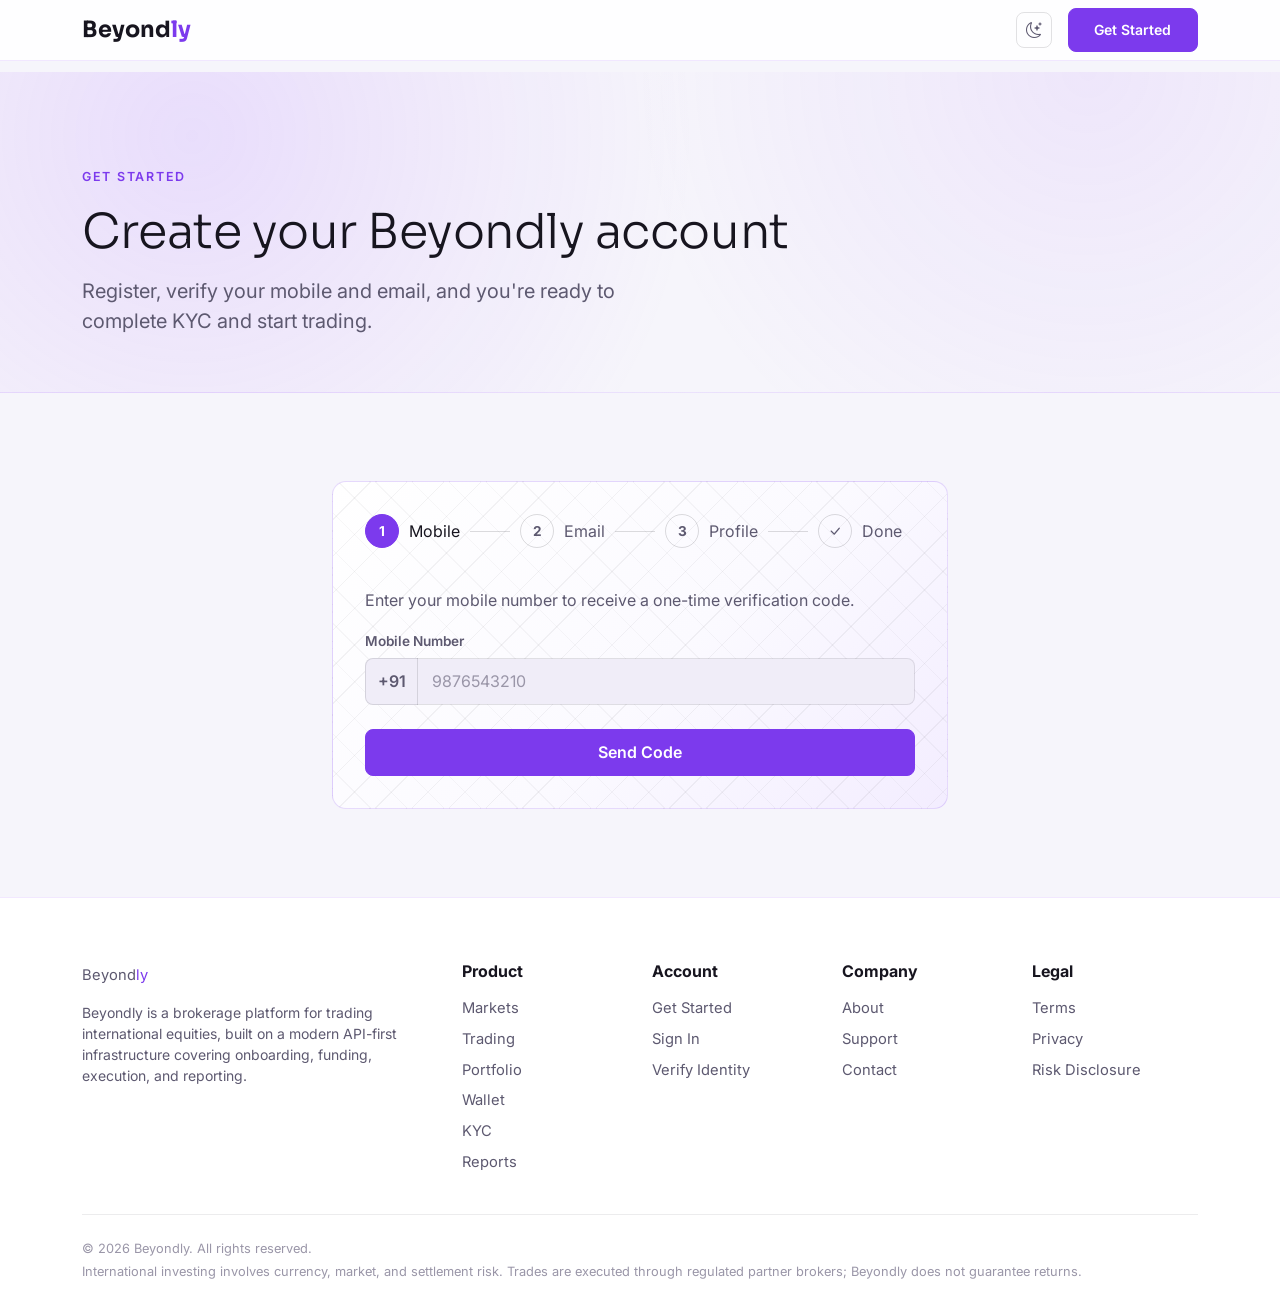
==== commit 578ddc67: "hardcoded +91" ====
--- a/website/get-started.html
+++ b/website/get-started.html
@@ -88,8 +88,11 @@
           <p class="text-muted-custom mb-3">Enter your mobile number to receive a one-time verification code.</p>
           <div class="mb-3">
             <label class="form-label-custom" for="signupPhone">Mobile Number</label>
-            <input type="tel" id="signupPhone" class="form-control form-control-custom" placeholder="+919876543210" />
-            <div class="field-error" id="signupPhoneError">Enter a valid Indian mobile number, e.g. +919876543210.</div>
+            <div class="input-group phone-input-group">
+              <span class="input-group-text phone-country-code" id="signupPhonePrefix">+91</span>
+              <input type="tel" id="signupPhone" class="form-control form-control-custom" placeholder="9876543210" maxlength="10" inputmode="numeric" autocomplete="tel-national" aria-describedby="signupPhonePrefix" />
+            </div>
+            <div class="field-error" id="signupPhoneError">Enter a valid 10-digit Indian mobile number, e.g. 9876543210.</div>
           </div>
           <button type="button" class="btn btn-primary-custom w-100 mt-2" id="sendPhoneOtpBtn">Send Code</button>
         </div>
--- a/website/css/style.css
+++ b/website/css/style.css
@@ -277,6 +277,19 @@
   color: var(--color-placeholder);
 }
 
+.phone-input-group .phone-country-code {
+  background-color: var(--color-surface-alt);
+  border: 1px solid rgba(var(--ink-rgb), 0.12);
+  border-right: 0;
+  color: var(--color-text-muted);
+  font-weight: 600;
+  border-radius: 8px 0 0 8px;
+}
+
+.phone-input-group .form-control-custom {
+  border-radius: 0 8px 8px 0;
+}
+
 .form-label-custom {
   color: var(--color-text-muted);
   font-size: 0.85rem;
